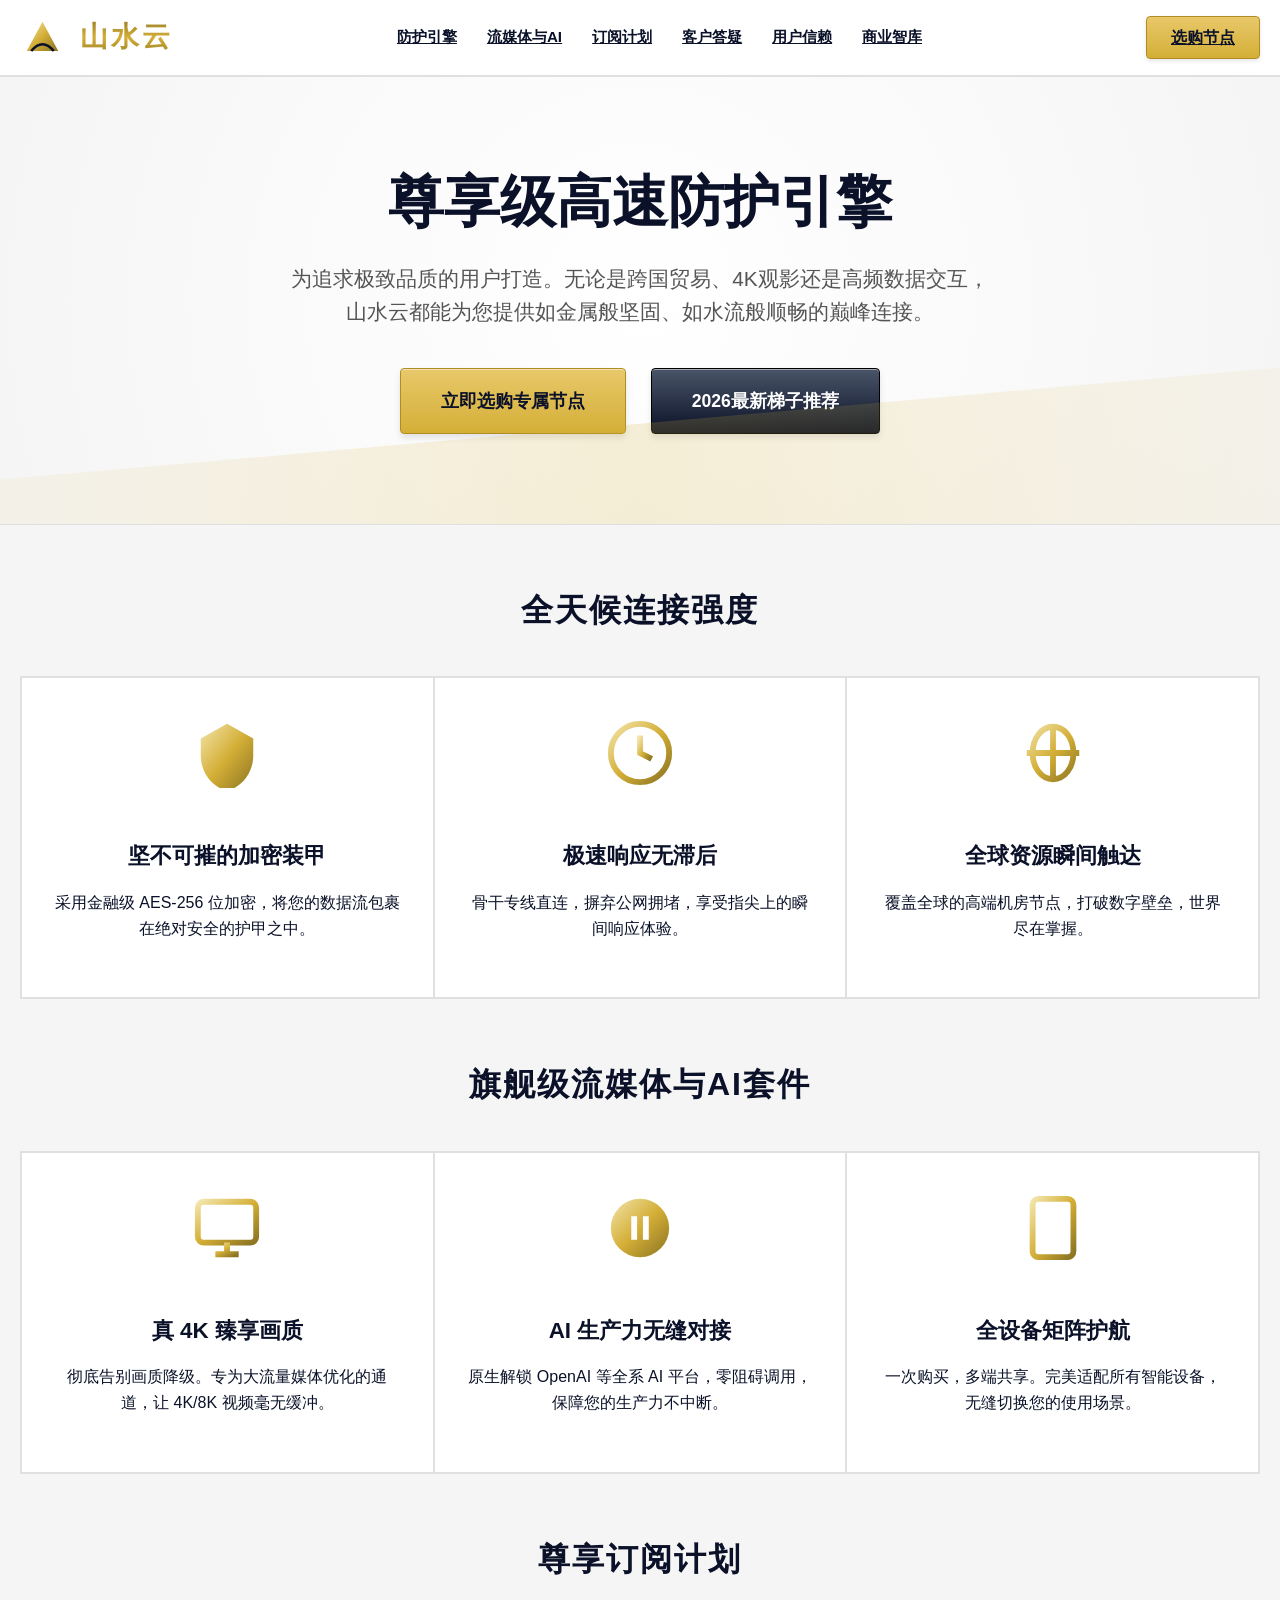
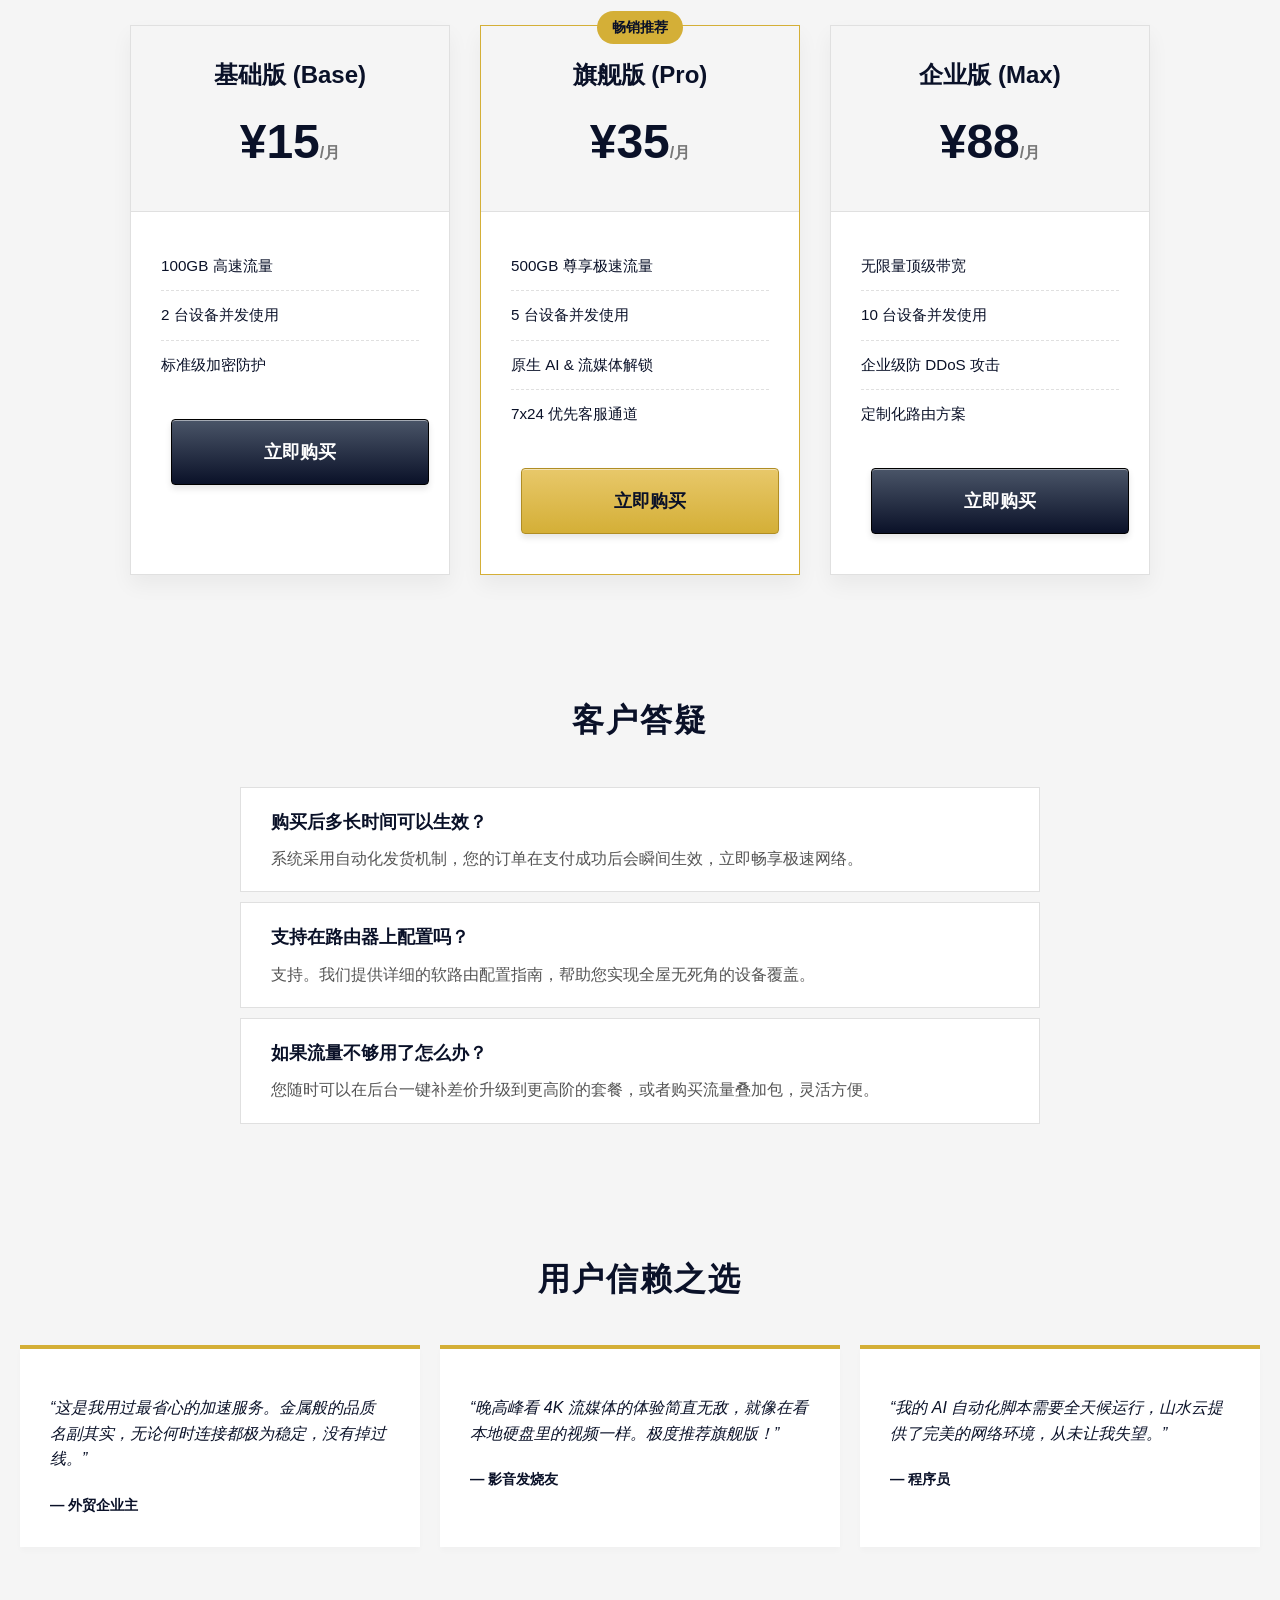
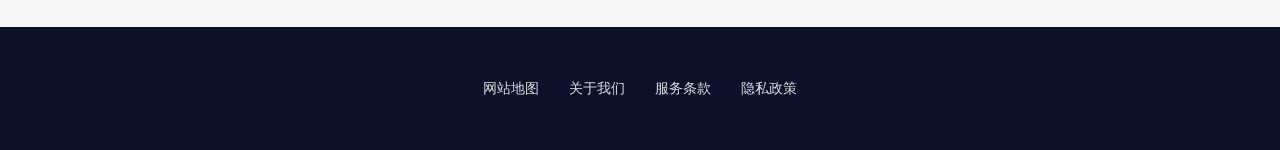
==== index.html @ efa67ae4 "Initial commit - SEO optimized landing pages" ====
﻿<!DOCTYPE html>
<html lang="zh-CN">
<head>
    <meta charset="UTF-8">
    <meta name="viewport" content="width=device-width, initial-scale=1.0">
    
    <link rel="stylesheet" href="style.css">
    <title>山水云 商用级专线 - 护航跨境电商与全球化支付体验</title>
    <meta name="description" content="山水云商用专线为独立站与跨境电商提供全天候的网络加速。彻底告别延迟，极速秒开海外全生态。防关联指纹隔离技术助您安全出海，是跨境卖家的顶级商业级机场推荐。">
    <meta name="keywords" content="山水云, 跨境电商专线, 独立站网络优化, 极速秒开, 防关联IP, 机场推荐">
    <meta property="og:title" content="山水云 商用级专线 - 护航跨境电商与全球化支付体验">
    <meta property="og:description" content="山水云商用专线为独立站与跨境电商提供全天候的网络加速。彻底告别延迟，极速秒开海外全生态。防关联指纹隔离技术助您安全出海，是跨境卖家的顶级商业级机场推荐。">
    <meta property="og:type" content="website">
    <meta property="og:url" content="https://shanshuicloud.shop/">
    <meta property="og:image" content="https://shanshuicloud.shop/og-image.jpg">
    <script type="application/ld+json">
    {
      "@context": "https://schema.org/",
      "@type": "Product",
      "name": "山水云",
      "description": "山水云商用专线为独立站与跨境电商提供全天候的网络加速。彻底告别延迟，极速秒开海外全生态。防关联指纹隔离技术助您安全出海，是跨境卖家的顶级商业级机场推荐。",
      "brand": { "@type": "Brand", "name": "山水云" },
      "offers": { "@type": "AggregateOffer", "lowPrice": "15.00", "highPrice": "88.00", "priceCurrency": "CNY" }
    }
    </script>
</head>
<body>
    <header class="shop-header">
        <div class="page-container header-inner">
            <a href="index.html" class="logo-container" style="text-decoration: none;">
                <svg class="logo-svg" viewBox="0 0 100 100"><title>山水云</title>
                    <defs>
                        <linearGradient id="metal" x1="0%" y1="0%" x2="100%" y2="100%">
                            <stop offset="0%" stop-color="#F3E5AB" />
                            <stop offset="50%" stop-color="#D4AF37" />
                            <stop offset="100%" stop-color="#8a7322" />
                        </linearGradient>
                    </defs>
                    <path d="M50 15L15 80h70L50 15z" fill="url(#metal)"/>
                    <path d="M25 80Q50 50 75 80" fill="none" stroke="#0A1128" stroke-width="6"/>
                </svg>
                <span class="logo-text">山水云</span>
            </a>
            <nav class="shop-menu">
                <a href="#features">防护引擎</a>
                <a href="#media-ai">流媒体与AI</a>
                <a href="#pricing">订阅计划</a>
                <a href="#faq">客户答疑</a>
                <a href="#testimonials">用户信赖</a>
                <a href="intelligence.html">商业智库</a>
            </nav>
            <a href="https://ww012.twilightaff.com/#/?code=A56DH1Af" rel="nofollow" target="_blank" class="btn-nav-shop">选购节点</a>
        </div>
    </header>

    <main>
        <section class="hero-product">
            <div class="page-container">
                <h1>尊享级高速防护引擎</h1>
                <p>为追求极致品质的用户打造。无论是跨国贸易、4K观影还是高频数据交互，山水云都能为您提供如金属般坚固、如水流般顺畅的巅峰连接。</p>
                <div>
                    <a href="https://ww012.twilightaff.com/#/?code=A56DH1Af" rel="nofollow" target="_blank" class="buy-btn">立即选购专属节点</a>
                    <a href="https://tizilab.net/paihang/" target="_blank" class="seo-btn">2026最新梯子推荐</a>
                </div>
            </div>
        </section>

        <section id="features" class="page-container">
            <h2 class="section-title">全天候连接强度</h2>
            <div class="product-grid">
                <article class="product-card">
                    <svg class="product-icon" viewBox="0 0 24 24" fill="url(#metal)"><path d="M12 2L3 7v6c0 5.5 3.8 10.7 9 12 5.2-1.3 9-6.5 9-12V7l-9-5z"/></svg>
                    <h3>坚不可摧的加密装甲</h3>
                    <p>采用金融级 AES-256 位加密，将您的数据流包裹在绝对安全的护甲之中。</p>
                </article>
                <article class="product-card">
                    <svg class="product-icon" viewBox="0 0 24 24" fill="none" stroke="url(#metal)" stroke-width="2"><circle cx="12" cy="12" r="10"/><path d="M12 6v6l4 2"/></svg>
                    <h3>极速响应无滞后</h3>
                    <p>骨干专线直连，摒弃公网拥堵，享受指尖上的瞬间响应体验。</p>
                </article>
                <article class="product-card">
                    <svg class="product-icon" viewBox="0 0 24 24" fill="none" stroke="url(#metal)" stroke-width="2"><path d="M3 12h18M12 3v18M12 3c-4 0-7 4-7 9s3 9 7 9 7-4 7-9-3-9-7-9z"/></svg>
                    <h3>全球资源瞬间触达</h3>
                    <p>覆盖全球的高端机房节点，打破数字壁垒，世界尽在掌握。</p>
                </article>
            </div>
        </section>

        <section id="media-ai" class="page-container">
            <h2 class="section-title">旗舰级流媒体与AI套件</h2>
            <div class="product-grid">
                <article class="product-card">
                    <svg class="product-icon" viewBox="0 0 24 24" fill="none" stroke="url(#metal)" stroke-width="2"><rect x="2" y="3" width="20" height="14" rx="2"/><path d="M8 21h8M12 17v4"/></svg>
                    <h3>真 4K 臻享画质</h3>
                    <p>彻底告别画质降级。专为大流量媒体优化的通道，让 4K/8K 视频毫无缓冲。</p>
                </article>
                <article class="product-card">
                    <svg class="product-icon" viewBox="0 0 24 24" fill="url(#metal)"><path d="M12 2a10 10 0 0 0-10 10 10 10 0 0 0 10 10 10 10 0 0 0 10-10A10 10 0 0 0 12 2zm-1 14H9V8h2v8zm4 0h-2V8h2v8z"/></svg>
                    <h3>AI 生产力无缝对接</h3>
                    <p>原生解锁 OpenAI 等全系 AI 平台，零阻碍调用，保障您的生产力不中断。</p>
                </article>
                <article class="product-card">
                    <svg class="product-icon" viewBox="0 0 24 24" fill="none" stroke="url(#metal)" stroke-width="2"><rect x="5" y="2" width="14" height="20" rx="2"/></svg>
                    <h3>全设备矩阵护航</h3>
                    <p>一次购买，多端共享。完美适配所有智能设备，无缝切换您的使用场景。</p>
                </article>
            </div>
        </section>

        <section id="pricing" class="page-container">
            <h2 class="section-title">尊享订阅计划</h2>
            <div class="pricing-wrapper">
                <div class="price-box">
                    <div class="price-header">
                        <h3>基础版 (Base)</h3>
                        <div class="amount">¥15<small>/月</small></div>
                    </div>
                    <div class="price-body">
                        <ul>
                            <li>100GB 高速流量</li>
                            <li>2 台设备并发使用</li>
                            <li>标准级加密防护</li>
                        </ul>
                        <a href="https://ww012.twilightaff.com/#/?code=A56DH1Af" rel="nofollow" target="_blank" class="seo-btn" style="width:100%;text-align:center;display:block;">立即购买</a>
                    </div>
                </div>
                <div class="price-box pro">
                    <div class="price-header">
                        <h3>旗舰版 (Pro)</h3>
                        <div class="amount">¥35<small>/月</small></div>
                    </div>
                    <div class="price-body">
                        <ul>
                            <li>500GB 尊享极速流量</li>
                            <li>5 台设备并发使用</li>
                            <li>原生 AI & 流媒体解锁</li>
                            <li>7x24 优先客服通道</li>
                        </ul>
                        <a href="https://ww012.twilightaff.com/#/?code=A56DH1Af" rel="nofollow" target="_blank" class="buy-btn" style="width:100%;text-align:center;display:block;">立即购买</a>
                    </div>
                </div>
                <div class="price-box">
                    <div class="price-header">
                        <h3>企业版 (Max)</h3>
                        <div class="amount">¥88<small>/月</small></div>
                    </div>
                    <div class="price-body">
                        <ul>
                            <li>无限量顶级带宽</li>
                            <li>10 台设备并发使用</li>
                            <li>企业级防 DDoS 攻击</li>
                            <li>定制化路由方案</li>
                        </ul>
                        <a href="https://ww012.twilightaff.com/#/?code=A56DH1Af" rel="nofollow" target="_blank" class="seo-btn" style="width:100%;text-align:center;display:block;">立即购买</a>
                    </div>
                </div>
            </div>
        </section>

        <section id="faq" class="page-container">
            <h2 class="section-title">客户答疑</h2>
            <div class="faq-container">
                <div class="faq-row">
                    <h4>购买后多长时间可以生效？</h4>
                    <p>系统采用自动化发货机制，您的订单在支付成功后会瞬间生效，立即畅享极速网络。</p>
                </div>
                <div class="faq-row">
                    <h4>支持在路由器上配置吗？</h4>
                    <p>支持。我们提供详细的软路由配置指南，帮助您实现全屋无死角的设备覆盖。</p>
                </div>
                <div class="faq-row">
                    <h4>如果流量不够用了怎么办？</h4>
                    <p>您随时可以在后台一键补差价升级到更高阶的套餐，或者购买流量叠加包，灵活方便。</p>
                </div>
            </div>
        </section>

        <section id="testimonials" class="page-container">
            <h2 class="section-title">用户信赖之选</h2>
            <div class="testi-grid">
                <div class="testi-box">
                    <p>“这是我用过最省心的加速服务。金属般的品质名副其实，无论何时连接都极为稳定，没有掉过线。”</p>
                    <span>— 外贸企业主</span>
                </div>
                <div class="testi-box">
                    <p>“晚高峰看 4K 流媒体的体验简直无敌，就像在看本地硬盘里的视频一样。极度推荐旗舰版！”</p>
                    <span>— 影音发烧友</span>
                </div>
                <div class="testi-box">
                    <p>“我的 AI 自动化脚本需要全天候运行，山水云提供了完美的网络环境，从未让我失望。”</p>
                    <span>— 程序员</span>
                </div>
            </div>
        </section>
    </main>

    <footer class="site-footer">
        <div class="page-container">
            <div class="footer-links">
                <a href="sitemap.html" target="_blank">网站地图</a>
                <a href="about.html" target="_blank">关于我们</a>
                <a href="terms.html" target="_blank">服务条款</a>
                <a href="privacy.html" target="_blank">隐私政策</a>
            </div>
        </div>
    </footer>
</body>
</html>
---- style.css ----
/* E:\1落地页\落地页\山水云\shanshuicloud.shop\style.css */
:root {
    --navy: #0A1128;
    --silver: #E0E0E0;
    --platinum: #F5F5F5;
    --gold: #D4AF37;
    --light-gold: #F3E5AB;
}
* { box-sizing: border-box; }
body {
    margin: 0; padding: 0;
    font-family: -apple-system, BlinkMacSystemFont, "Segoe UI", Roboto, sans-serif;
    background-color: var(--platinum);
    color: var(--navy);
    line-height: 1.6;
}
.page-container { max-width: 1400px; margin: 0 auto; padding: 0 20px; }

/* Metallic Logo */
.shop-header { position: sticky; top: 0; z-index: 1000; padding: 15px 0; background: rgba(255,255,255,0.95); backdrop-filter: blur(10px); border-bottom: 2px solid var(--silver); }
.header-inner { display: flex; justify-content: space-between; align-items: center; }
.logo-container { display: inline-flex; align-items: center; gap: 15px; }
.shop-menu { display: flex; gap: 30px; align-items: center; }
.shop-menu a { color: var(--navy); font-weight: bold; font-size: 0.95rem; transition: 0.2s; }
.shop-menu a:hover { color: var(--gold); }
.btn-nav-shop { background: linear-gradient(to bottom, #E8C86A, #D4AF37); color: var(--navy); padding: 8px 24px; font-weight: bold; border-radius: 4px; box-shadow: 0 2px 4px rgba(0,0,0,0.1); border: 1px solid #B08D23; transition: 0.2s; }
.btn-nav-shop:hover { background: linear-gradient(to bottom, #F3E5AB, #D4AF37); transform: translateY(-1px); }
@media (max-width: 800px) { .shop-menu { display: none; } }
.logo-text { font-size: 28px; font-weight: 800; text-transform: uppercase; letter-spacing: 3px; 
    background: linear-gradient(to bottom, #8a7322, #D4AF37, #8a7322); 
    -webkit-background-clip: text; -webkit-text-fill-color: transparent; 
}
.logo-svg { width: 45px; height: 45px; }

/* Hero - E-commerce Product Style */
.hero-product {
    padding: 80px 0; display: flex; align-items: center; justify-content: center; text-align: center;
    background: radial-gradient(circle at center, #ffffff 0%, var(--platinum) 100%);
    border-bottom: 1px solid var(--silver);
    position: relative; overflow: hidden;
}
.hero-product::before {
    content: ''; position: absolute; width: 150%; height: 200px; bottom: -100px;
    background: linear-gradient(90deg, transparent, rgba(212, 175, 55, 0.2), transparent);
    transform: rotate(-5deg); pointer-events: none;
}
.hero-product h1 { font-size: 3.5rem; margin: 0 0 15px; color: var(--navy); }
.hero-product p { font-size: 1.3rem; color: #555; max-width: 700px; margin: 0 auto 30px; }

/* Buttons */
.buy-btn, .seo-btn {
    display: inline-block; padding: 18px 40px; font-size: 1.1rem; font-weight: bold; border-radius: 4px; text-decoration: none; margin: 10px;
    box-shadow: inset 0 1px 0 rgba(255,255,255,0.5), 0 4px 6px rgba(0,0,0,0.1); transition: all 0.2s;
}
.buy-btn { background: linear-gradient(to bottom, #E8C86A, #D4AF37); color: var(--navy); border: 1px solid #B08D23; }
.buy-btn:hover { background: linear-gradient(to bottom, #F3E5AB, #D4AF37); transform: translateY(-2px); }
.seo-btn { background: linear-gradient(to bottom, #4A5568, var(--navy)); color: white; border: 1px solid #000; }
.seo-btn:hover { background: linear-gradient(to bottom, #2D3748, #000); transform: translateY(-2px); }

/* Features Grid - Table/Card hybrid */
.section-title { font-size: 2rem; text-align: center; margin: 60px 0 40px; text-transform: uppercase; color: var(--navy); letter-spacing: 2px; }
.product-grid { display: grid; grid-template-columns: repeat(auto-fit, minmax(300px, 1fr)); gap: 2px; background: var(--silver); border: 2px solid var(--silver); }
.product-card { background: white; padding: 40px 30px; text-align: center; }
.product-card:hover { background: #fafafa; }
.product-icon { width: 70px; height: 70px; margin: 0 auto 20px; }
.product-card h3 { font-size: 1.4rem; margin-bottom: 15px; }

/* Pricing Table - Classic E-commerce */
.pricing-wrapper { display: flex; justify-content: center; flex-wrap: wrap; gap: 30px; padding-bottom: 60px; }
.price-box { width: 320px; background: white; border: 1px solid var(--silver); box-shadow: 0 10px 20px rgba(0,0,0,0.05); }
.price-box.pro { border-color: var(--gold); position: relative; }
.price-box.pro::before { content: '畅销推荐'; position: absolute; top: -15px; left: 50%; transform: translateX(-50%); background: var(--gold); color: var(--navy); padding: 5px 15px; font-weight: bold; font-size: 0.9rem; border-radius: 20px; }
.price-header { padding: 30px; text-align: center; background: var(--platinum); border-bottom: 1px solid var(--silver); }
.price-header h3 { margin: 0 0 10px; font-size: 1.5rem; }
.price-header .amount { font-size: 3rem; font-weight: bold; color: var(--navy); }
.price-header .amount small { font-size: 1rem; color: #777; }
.price-body { padding: 30px; }
.price-body ul { list-style: none; padding: 0; margin: 0 0 30px; }
.price-body li { padding: 12px 0; border-bottom: 1px dashed var(--silver); font-size: 0.95rem; }
.price-body li:last-child { border-bottom: none; }

/* FAQ List */
.faq-container { max-width: 800px; margin: 0 auto; padding-bottom: 60px; }
.faq-row { background: white; border: 1px solid var(--silver); margin-bottom: 10px; padding: 20px 30px; }
.faq-row h4 { margin: 0 0 10px; font-size: 1.1rem; color: var(--navy); }
.faq-row p { margin: 0; color: #555; }

/* Testimonials - Simple Quote Boxes */
.testi-grid { display: grid; grid-template-columns: repeat(auto-fit, minmax(280px, 1fr)); gap: 20px; padding-bottom: 80px; }
.testi-box { background: white; border-top: 4px solid var(--gold); padding: 30px; box-shadow: 0 4px 6px rgba(0,0,0,0.02); }
.testi-box p { font-style: italic; margin-bottom: 20px; }
.testi-box span { font-weight: bold; text-transform: uppercase; font-size: 0.9rem; }

/* Footer */
.site-footer { background: var(--navy); color: white; padding: 50px 0; text-align: center; }
.footer-links { display: flex; justify-content: center; gap: 30px; flex-wrap: wrap; }
.footer-links a { color: var(--silver); text-decoration: none; font-size: 0.9rem; }
.footer-links a:hover { color: var(--gold); }

@media (max-width: 768px) {
    .hero-product h1 { font-size: 2.2rem; }
    .buy-btn, .seo-btn { display: block; width: 100%; margin: 10px 0; }
    .pricing-wrapper { flex-direction: column; align-items: center; }
    .price-box { width: 100%; }
}

.article-body a { color: #D4AF37; text-decoration: underline; font-weight: bold; }
.article-body a:visited { color: #D4AF37; }
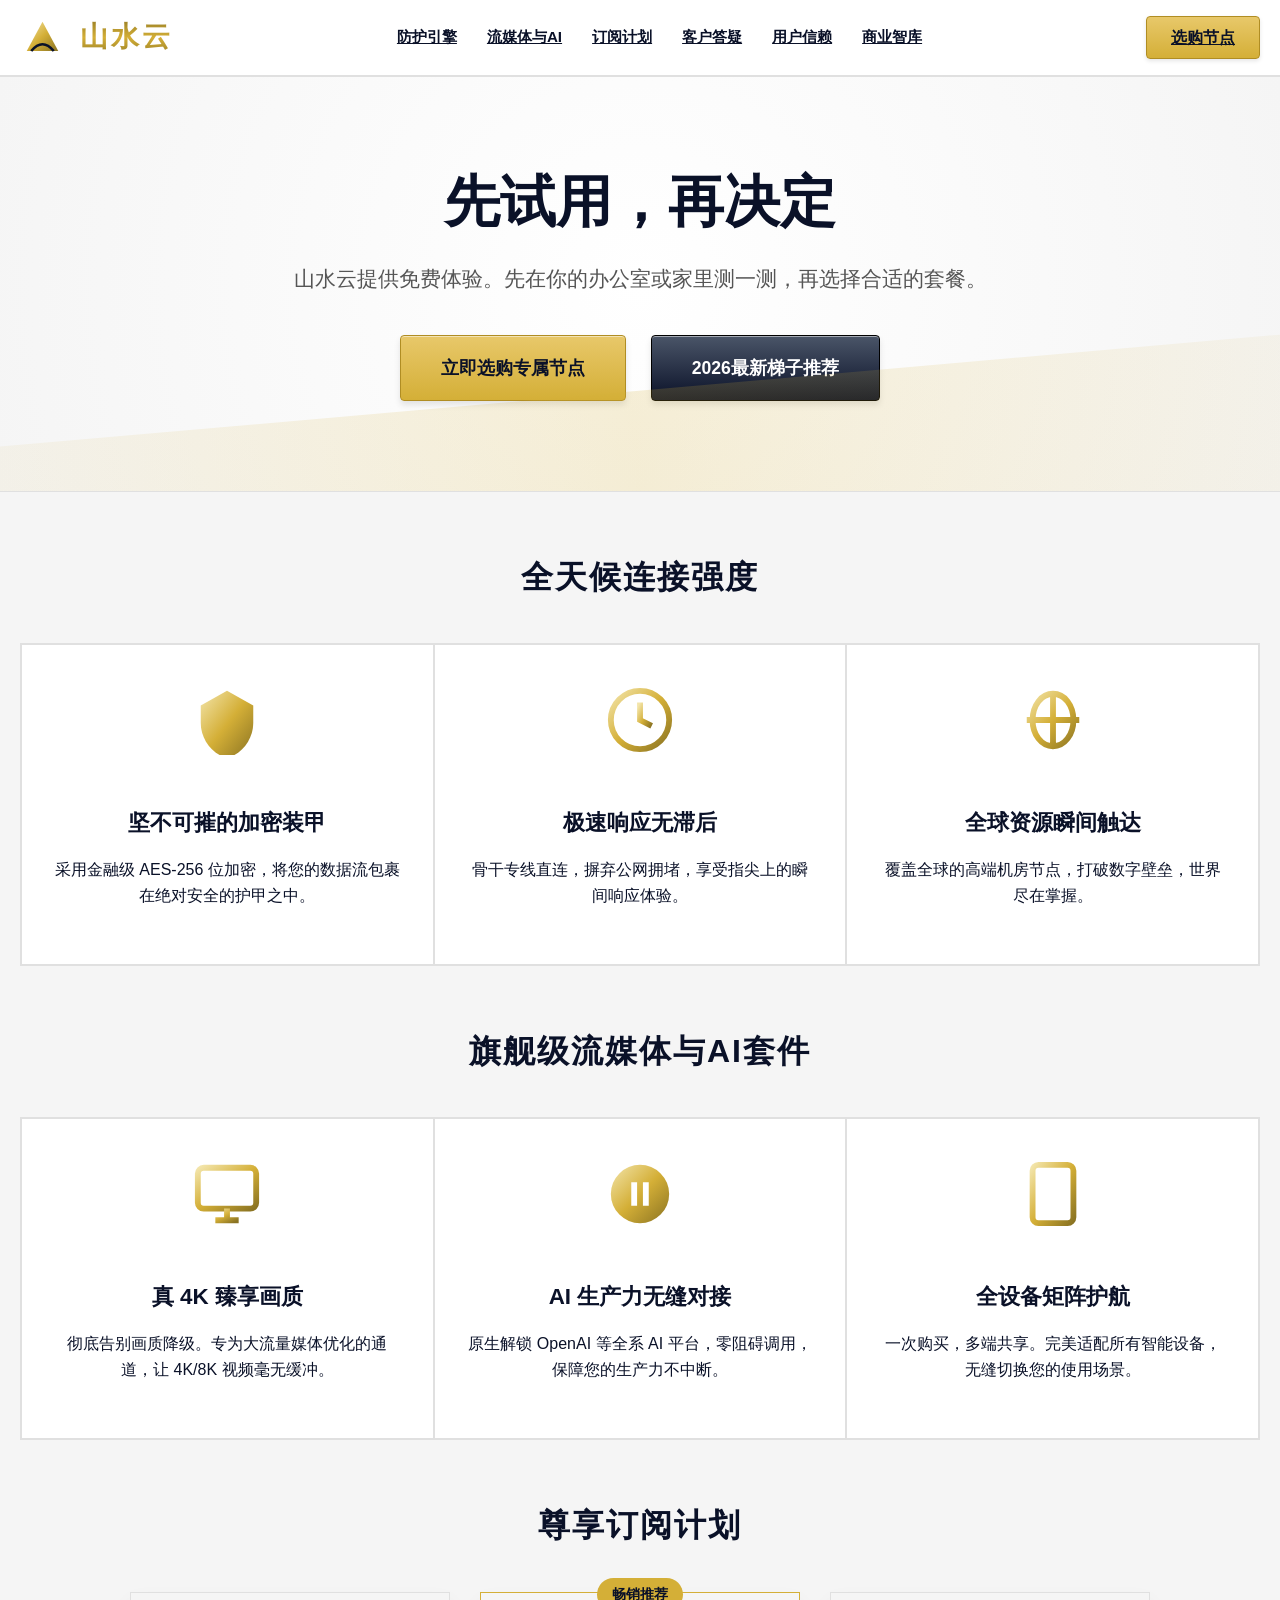
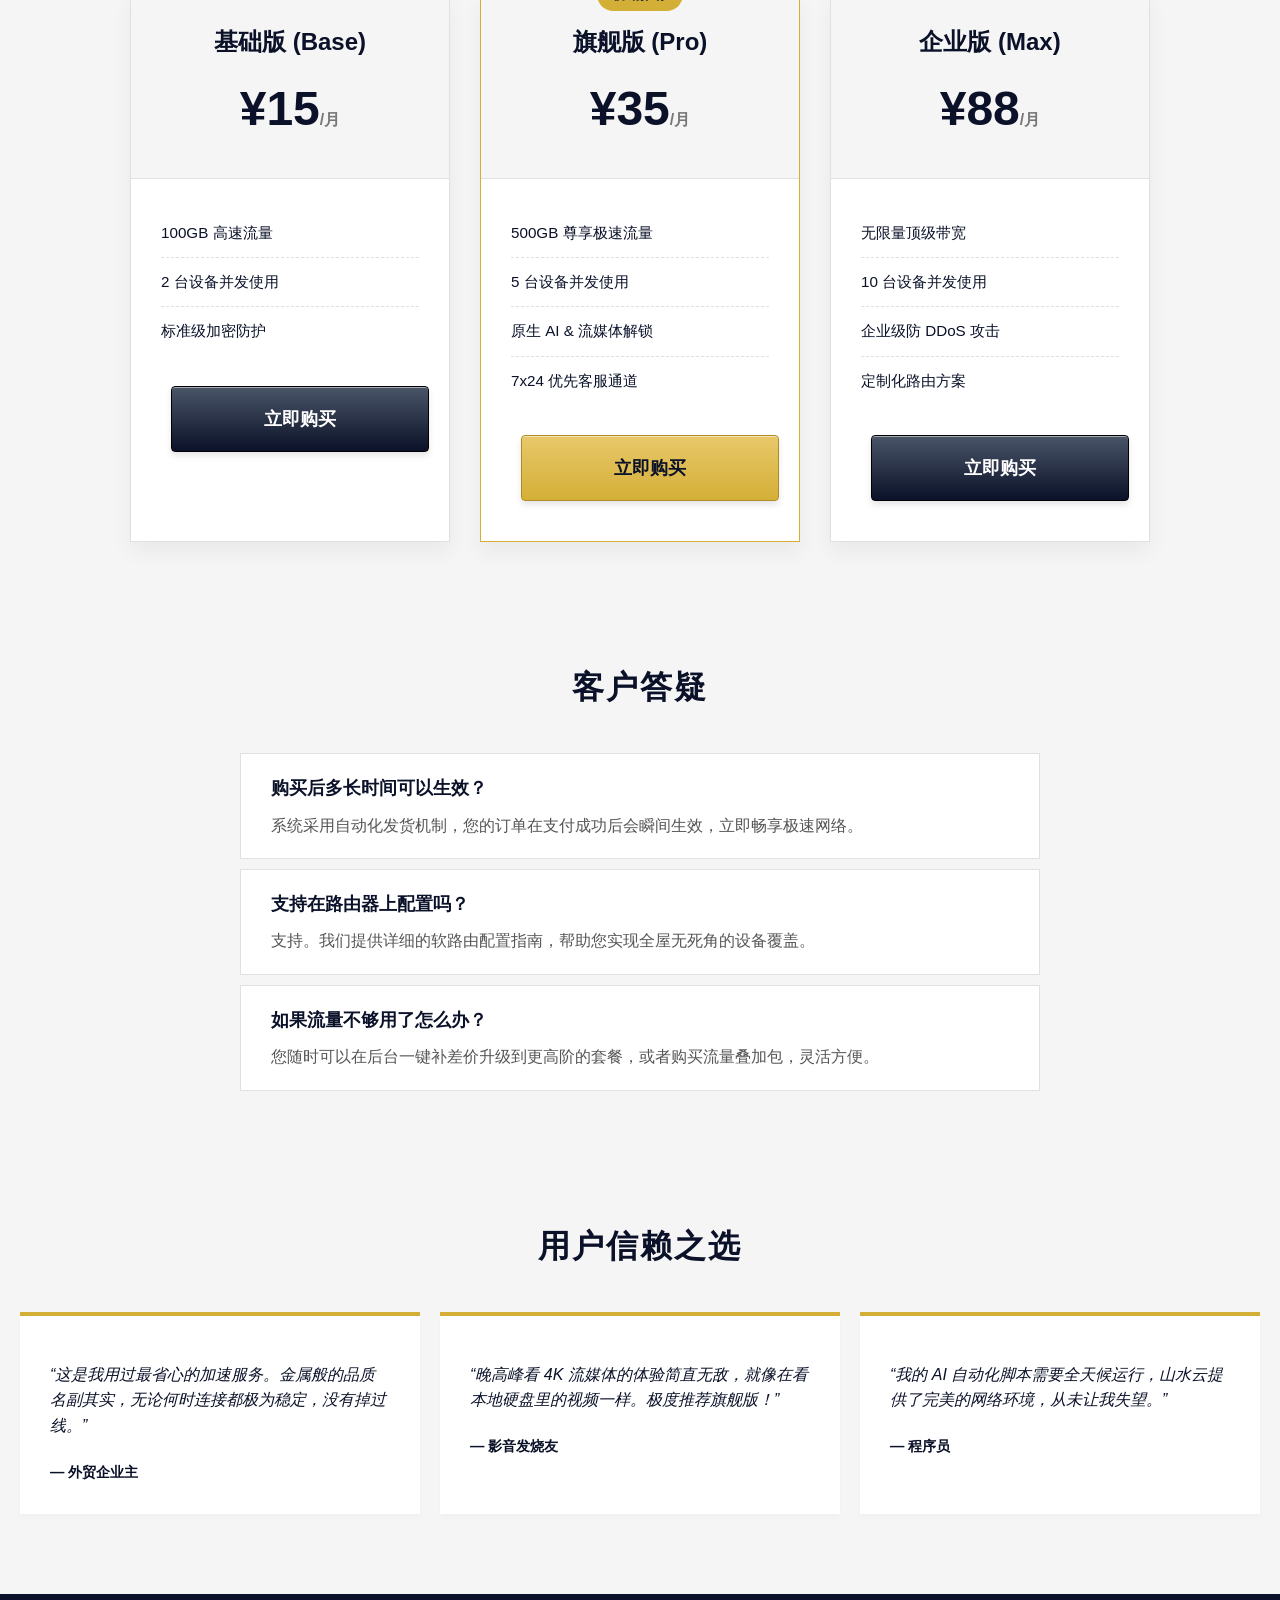
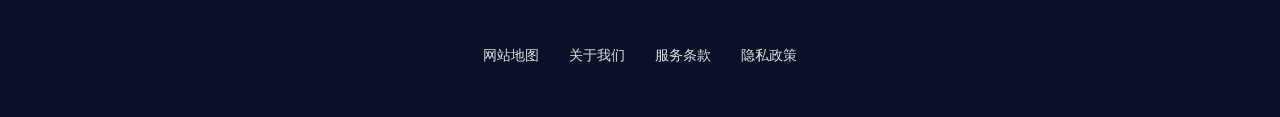
==== commit 3e210f27: "Update blog hyperlinks to dajichang.mom" ====
--- a/index.html
+++ b/index.html
@@ -1,15 +1,15 @@
-﻿<!DOCTYPE html>
+<!DOCTYPE html>
 <html lang="zh-CN">
 <head>
     <meta charset="UTF-8">
     <meta name="viewport" content="width=device-width, initial-scale=1.0">
     
     <link rel="stylesheet" href="style.css">
-    <title>山水云 商用级专线 - 护航跨境电商与全球化支付体验</title>
-    <meta name="description" content="山水云商用专线为独立站与跨境电商提供全天候的网络加速。彻底告别延迟，极速秒开海外全生态。防关联指纹隔离技术助您安全出海，是跨境卖家的顶级商业级机场推荐。">
-    <meta name="keywords" content="山水云, 跨境电商专线, 独立站网络优化, 极速秒开, 防关联IP, 机场推荐">
-    <meta property="og:title" content="山水云 商用级专线 - 护航跨境电商与全球化支付体验">
-    <meta property="og:description" content="山水云商用专线为独立站与跨境电商提供全天候的网络加速。彻底告别延迟，极速秒开海外全生态。防关联指纹隔离技术助您安全出海，是跨境卖家的顶级商业级机场推荐。">
+    <title>山水云 - 办公与家庭网络的稳定之选 | 免费体验与布线设备指南</title>
+    <meta name="description" content="山水云提供稳定的网络加速服务与免费体验。站内有网线类别、交换机选择、设备防雷、光猫指示灯和信号强度等实用设备指南。">
+    <meta name="keywords" content="山水云, 机场推荐, 免费体验, 网线类别, 交换机, 光猫指示灯, 信号强度">
+    <meta property="og:title" content="山水云 - 办公与家庭网络的稳定之选 | 免费体验与布线设备指南">
+    <meta property="og:description" content="山水云提供稳定的网络加速服务与免费体验。站内有网线类别、交换机选择、设备防雷、光猫指示灯和信号强度等实用设备指南。">
     <meta property="og:type" content="website">
     <meta property="og:url" content="https://shanshuicloud.shop/">
     <meta property="og:image" content="https://shanshuicloud.shop/og-image.jpg">
@@ -56,11 +56,11 @@
     <main>
         <section class="hero-product">
             <div class="page-container">
-                <h1>尊享级高速防护引擎</h1>
-                <p>为追求极致品质的用户打造。无论是跨国贸易、4K观影还是高频数据交互，山水云都能为您提供如金属般坚固、如水流般顺畅的巅峰连接。</p>
+                <h1>先试用，再决定</h1>
+                <p>山水云提供免费体验。先在你的办公室或家里测一测，再选择合适的套餐。</p>
                 <div>
                     <a href="https://ww012.twilightaff.com/#/?code=A56DH1Af" rel="nofollow" target="_blank" class="buy-btn">立即选购专属节点</a>
-                    <a href="https://tizilab.net/paihang/" target="_blank" class="seo-btn">2026最新梯子推荐</a>
+                    <a href="https://dajichang.mom/" target="_blank" class="seo-btn">2026最新梯子推荐</a>
                 </div>
             </div>
         </section>
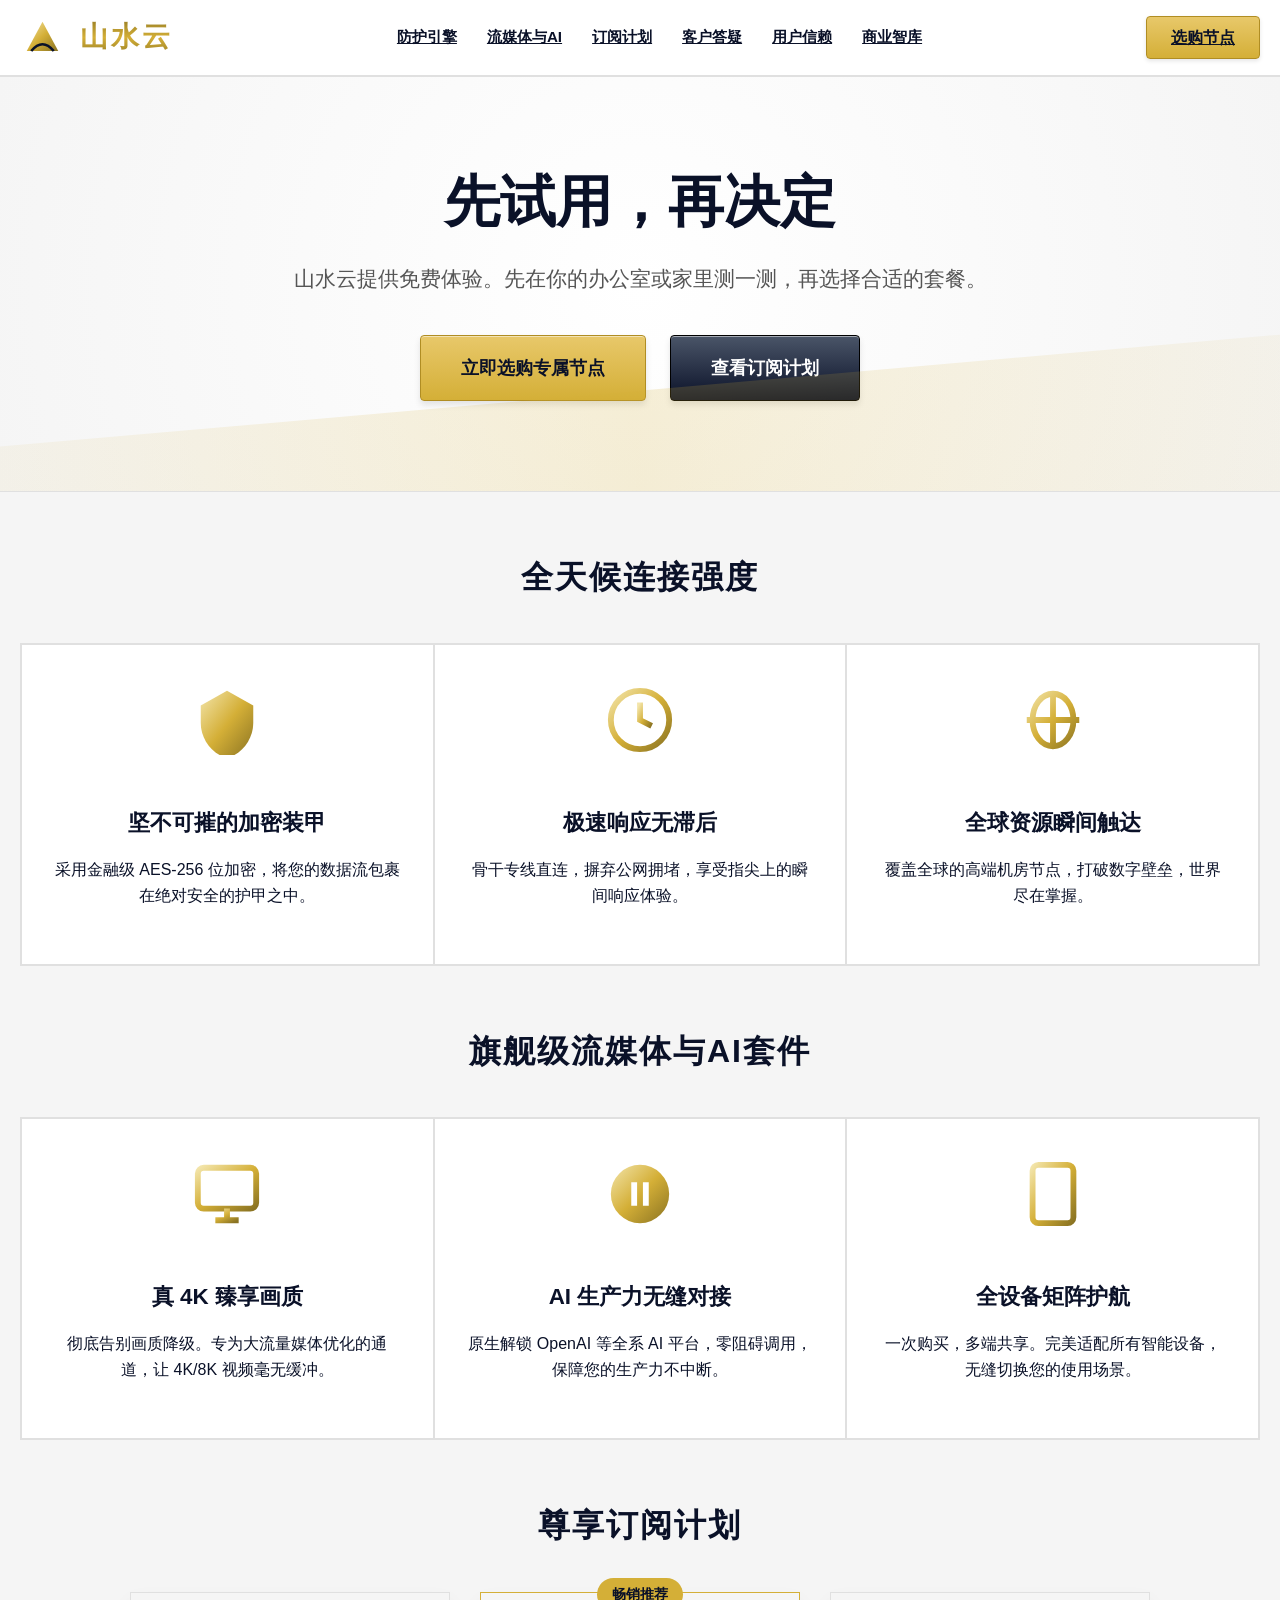
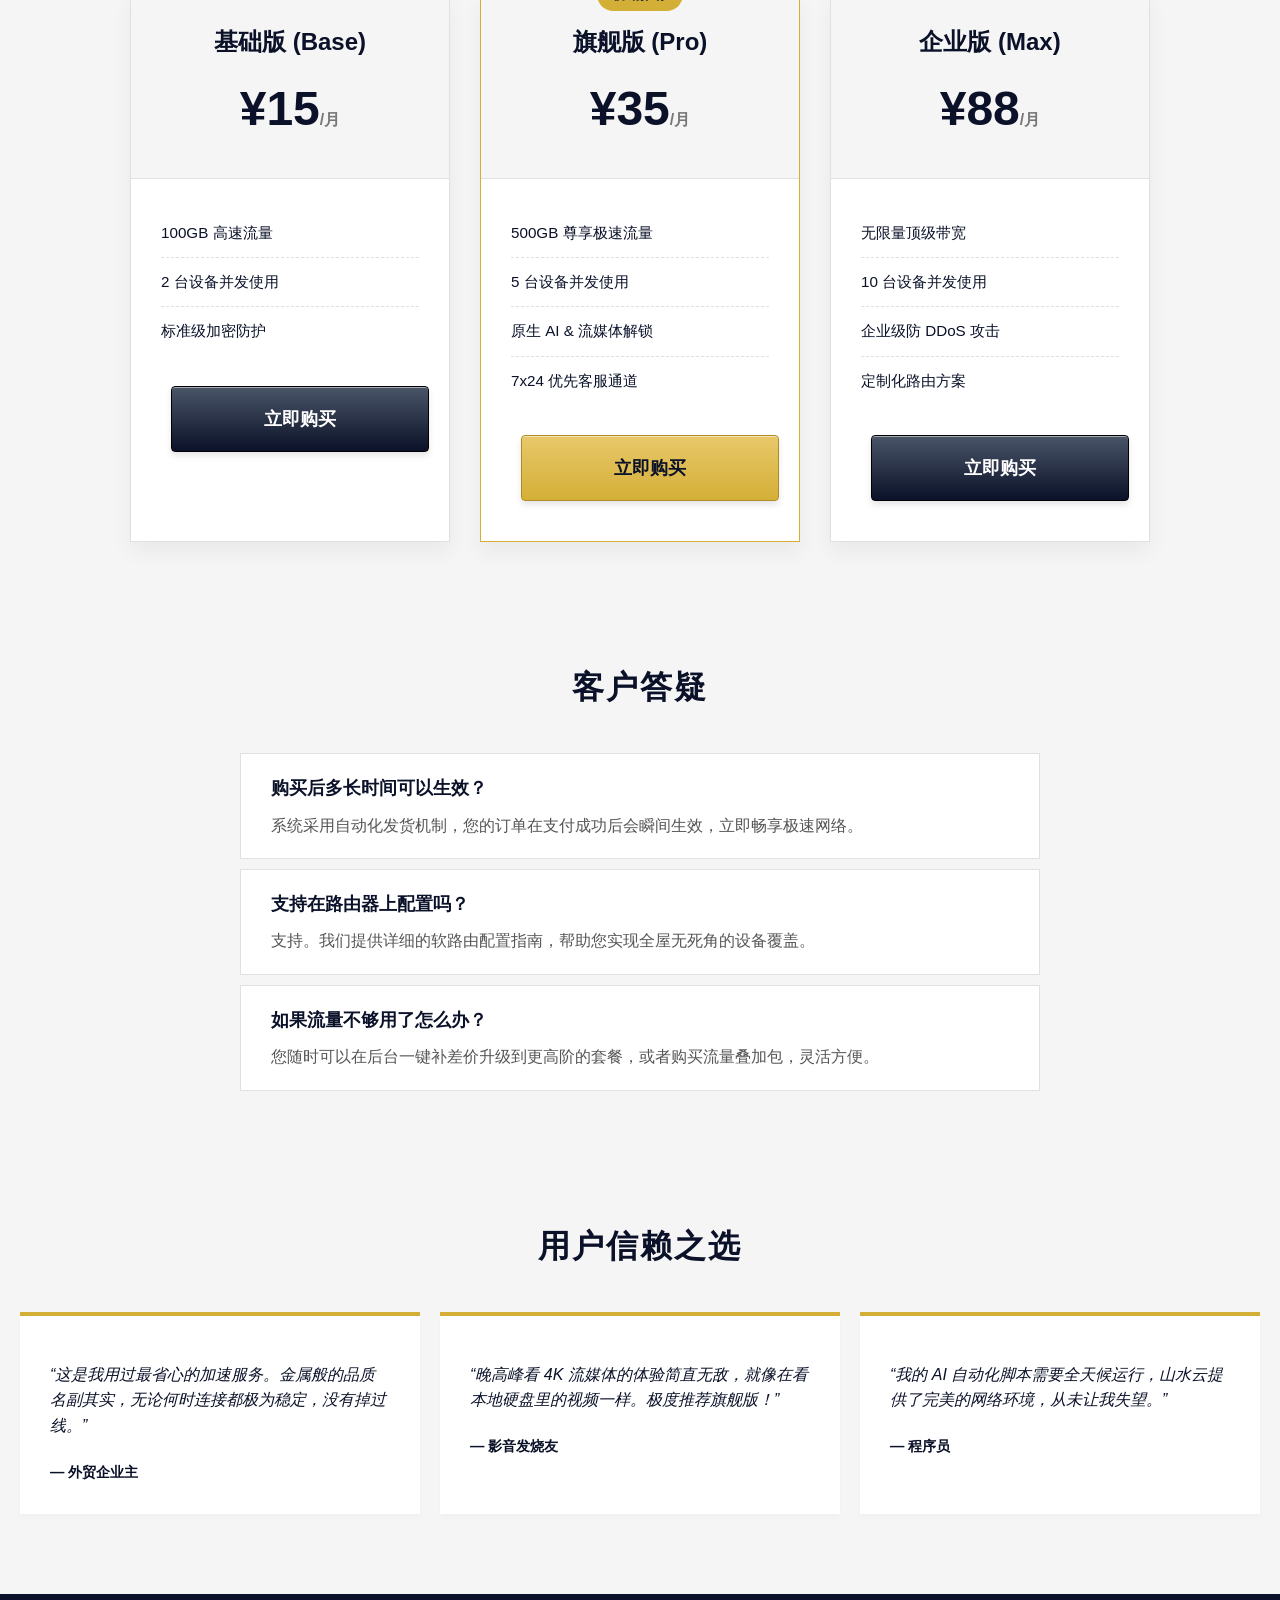
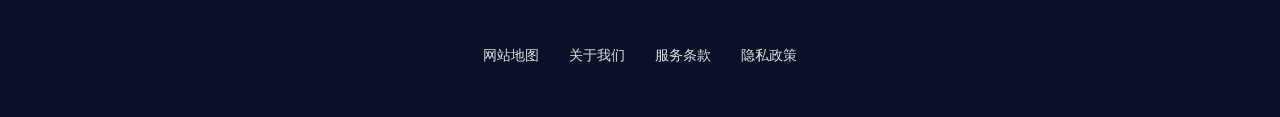
==== commit 2ba83ecf: "Update hero ladder button to pricing section anchor" ====
--- a/index.html
+++ b/index.html
@@ -60,7 +60,7 @@
                 <p>山水云提供免费体验。先在你的办公室或家里测一测，再选择合适的套餐。</p>
                 <div>
                     <a href="https://ww012.twilightaff.com/#/?code=A56DH1Af" rel="nofollow" target="_blank" class="buy-btn">立即选购专属节点</a>
-                    <a href="https://dajichang.mom/" target="_blank" class="seo-btn">2026最新梯子推荐</a>
+                    <a href="#pricing" class="seo-btn">查看订阅计划</a>
                 </div>
             </div>
         </section>
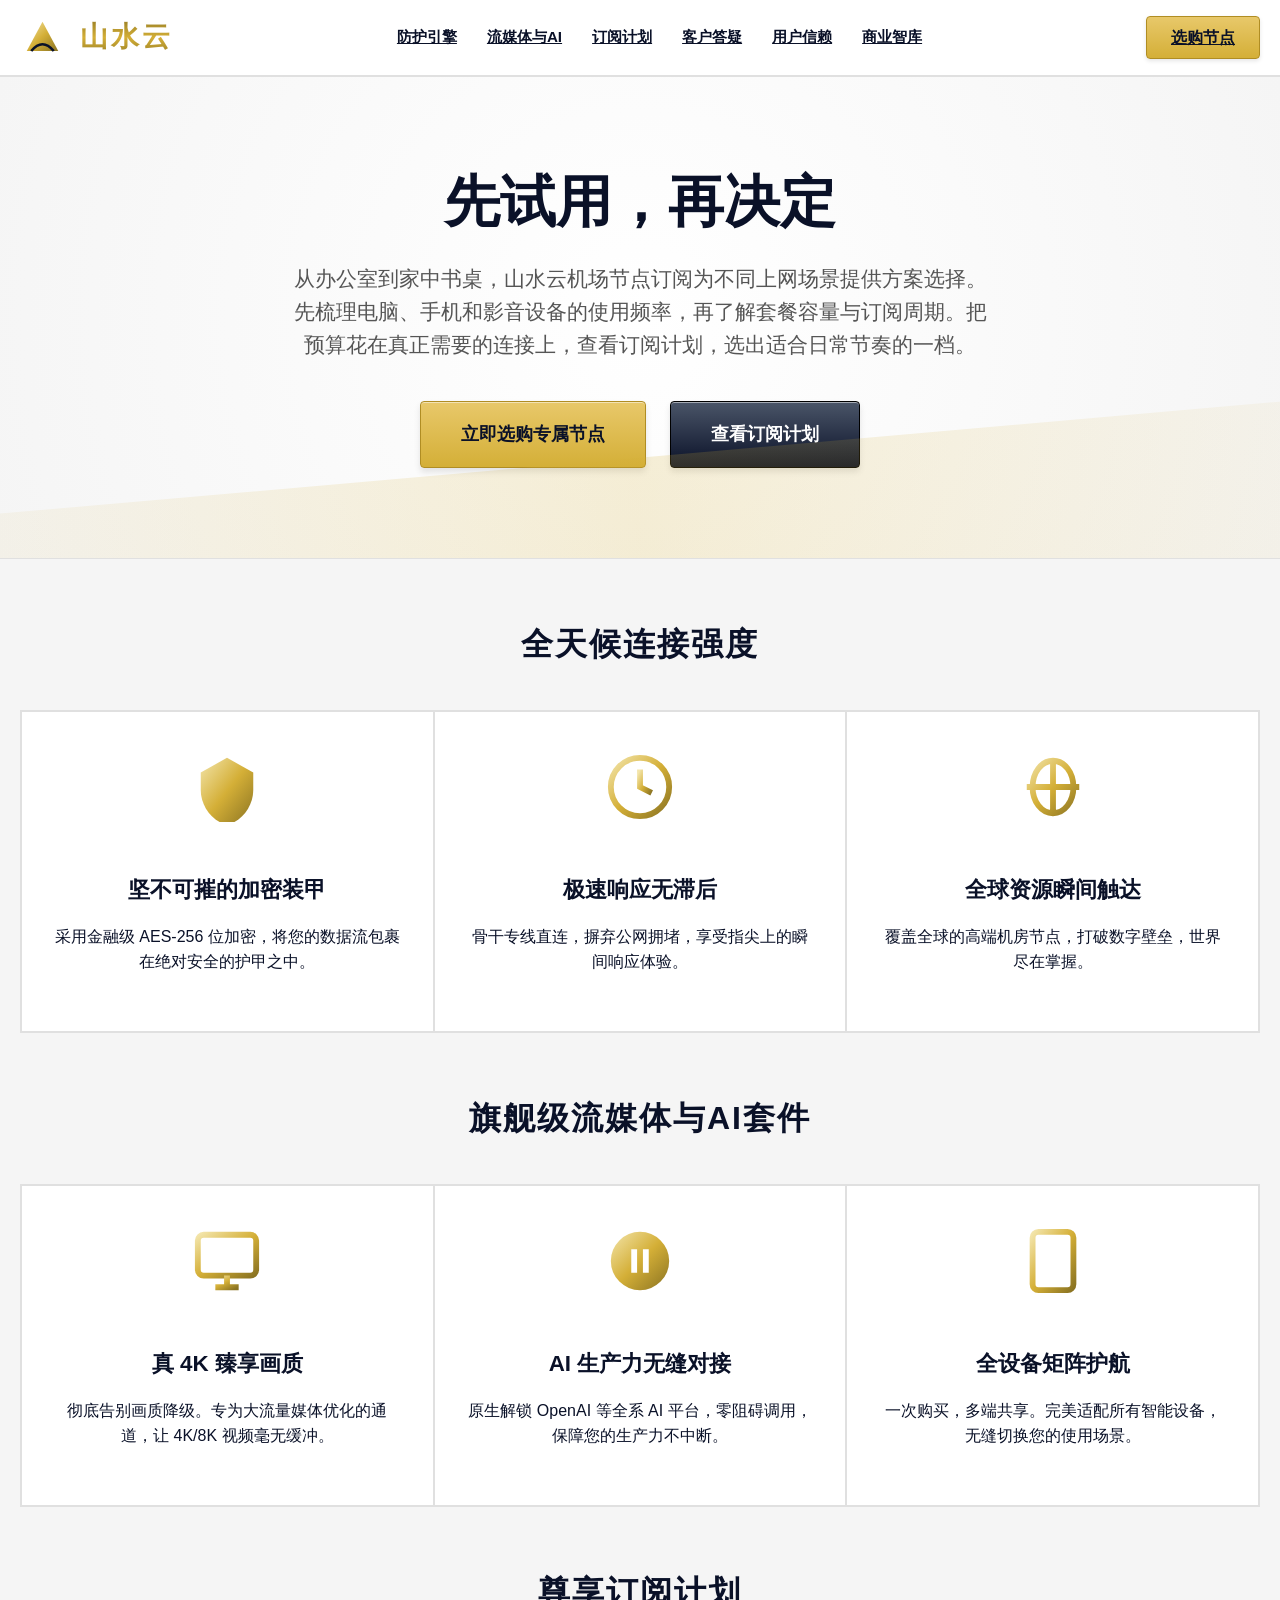
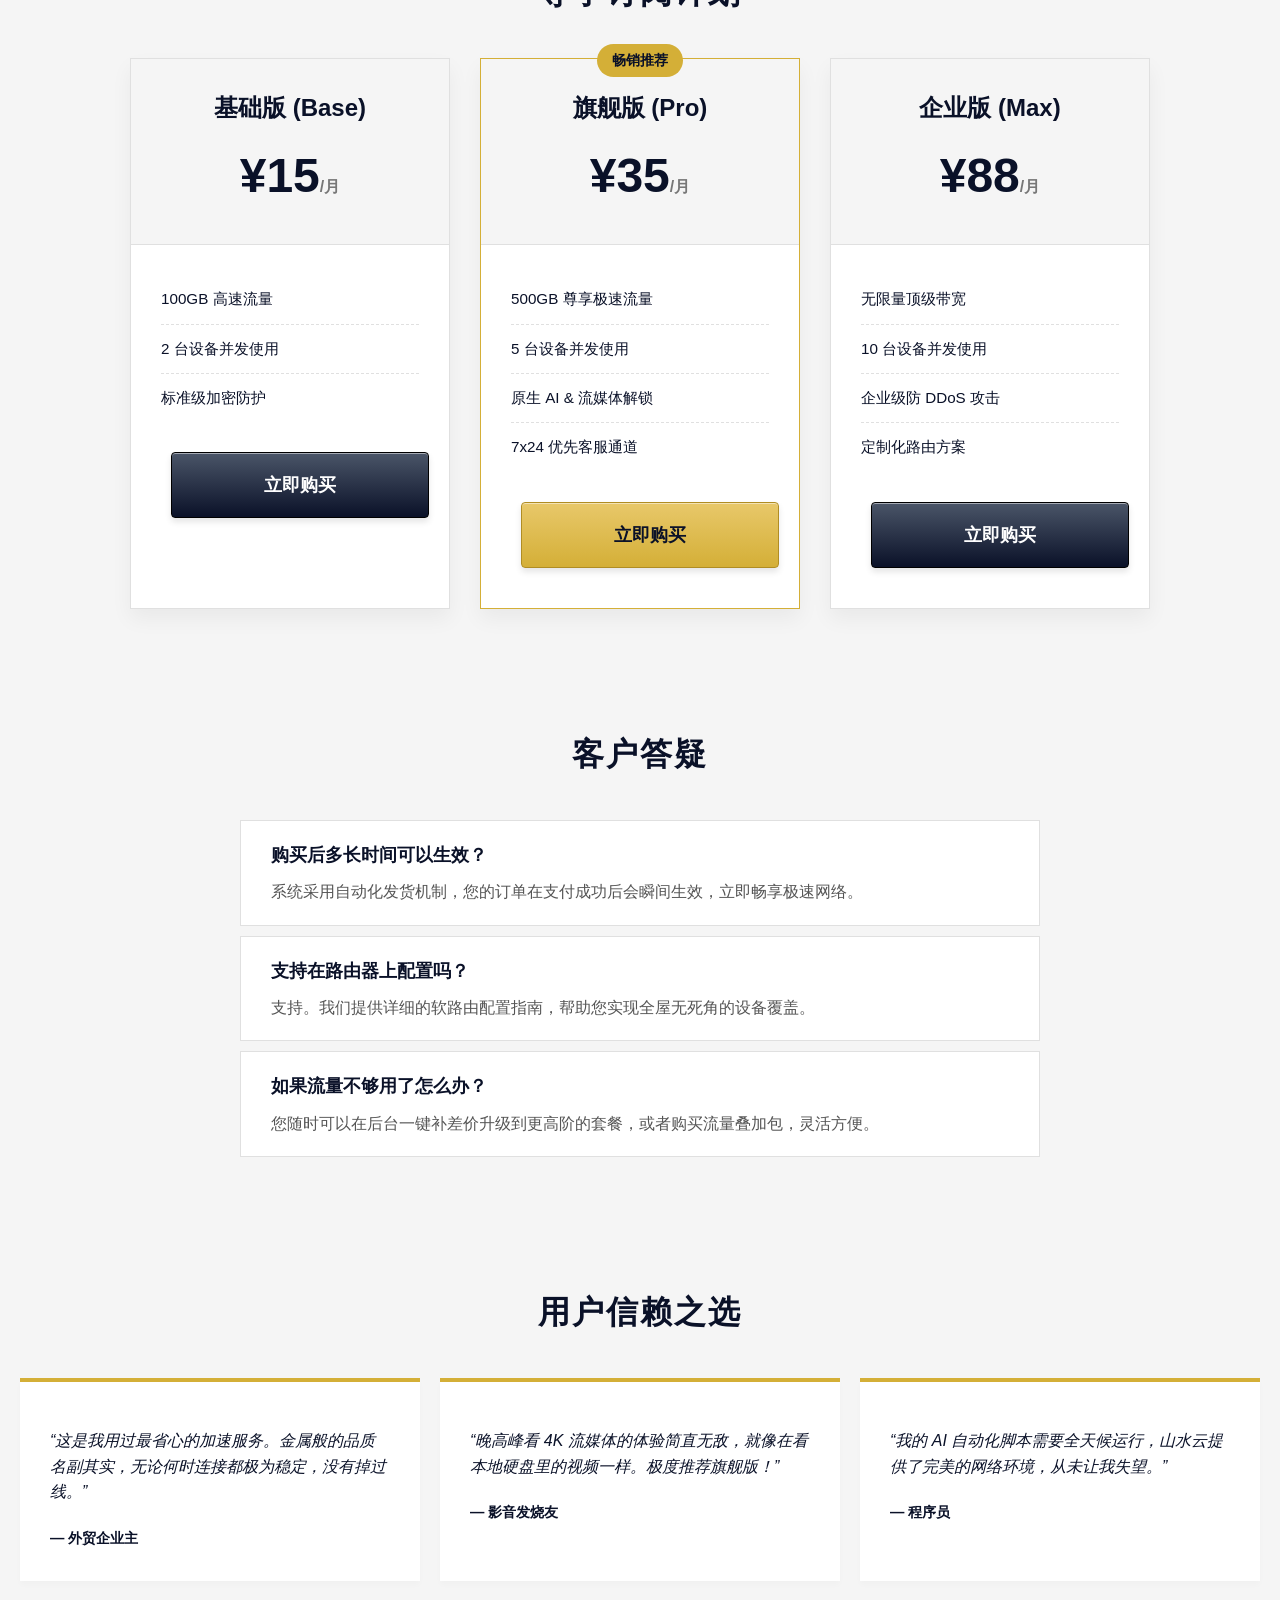
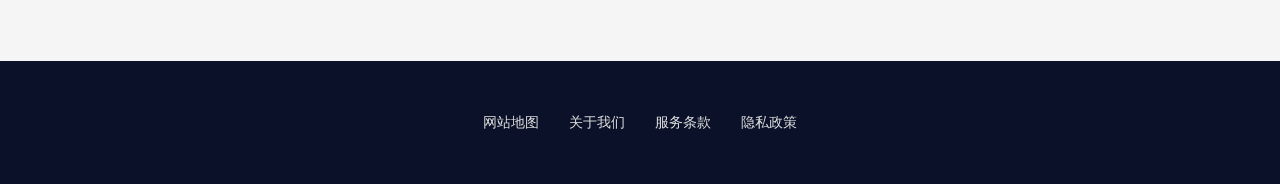
==== commit e20fa59c: "Restore detailed guides and clarify airport homepage introductions" ====
--- a/index.html
+++ b/index.html
@@ -1,19 +1,19 @@
 <!DOCTYPE html>
+
 <html lang="zh-CN">
 <head>
-    <meta charset="UTF-8">
-    <meta name="viewport" content="width=device-width, initial-scale=1.0">
-    
-    <link rel="stylesheet" href="style.css">
-    <title>山水云 - 办公与家庭网络的稳定之选 | 免费体验与布线设备指南</title>
-    <meta name="description" content="山水云提供稳定的网络加速服务与免费体验。站内有网线类别、交换机选择、设备防雷、光猫指示灯和信号强度等实用设备指南。">
-    <meta name="keywords" content="山水云, 机场推荐, 免费体验, 网线类别, 交换机, 光猫指示灯, 信号强度">
-    <meta property="og:title" content="山水云 - 办公与家庭网络的稳定之选 | 免费体验与布线设备指南">
-    <meta property="og:description" content="山水云提供稳定的网络加速服务与免费体验。站内有网线类别、交换机选择、设备防雷、光猫指示灯和信号强度等实用设备指南。">
-    <meta property="og:type" content="website">
-    <meta property="og:url" content="https://shanshuicloud.shop/">
-    <meta property="og:image" content="https://shanshuicloud.shop/og-image.jpg">
-    <script type="application/ld+json">
+<meta charset="utf-8"/>
+<meta content="width=device-width, initial-scale=1.0" name="viewport"/>
+<link href="style.css" rel="stylesheet"/>
+<title>山水云 - 办公与家庭网络的稳定之选 | 免费体验与布线设备指南</title>
+<meta content="从办公室到家中书桌，山水云机场节点订阅为不同上网场景提供方案选择。先梳理电脑、手机和影音设备的使用频率，再了解套餐容量与订阅周期。把预算花在真正需要的连接上，查看订阅计划，选出适合日常节奏的一档。" name="description"/>
+<meta content="山水云, 机场推荐, 免费体验, 网线类别, 交换机, 光猫指示灯, 信号强度" name="keywords"/>
+<meta content="山水云 - 办公与家庭网络的稳定之选 | 免费体验与布线设备指南" property="og:title"/>
+<meta content="从办公室到家中书桌，山水云机场节点订阅为不同上网场景提供方案选择。先梳理电脑、手机和影音设备的使用频率，再了解套餐容量与订阅周期。把预算花在真正需要的连接上，查看订阅计划，选出适合日常节奏的一档。" property="og:description"/>
+<meta content="website" property="og:type"/>
+<meta content="https://shanshuicloud.shop/" property="og:url"/>
+<meta content="https://shanshuicloud.shop/og-image.jpg" property="og:image"/>
+<script type="application/ld+json">
     {
       "@context": "https://schema.org/",
       "@type": "Product",
@@ -25,185 +25,177 @@
     </script>
 </head>
 <body>
-    <header class="shop-header">
-        <div class="page-container header-inner">
-            <a href="index.html" class="logo-container" style="text-decoration: none;">
-                <svg class="logo-svg" viewBox="0 0 100 100"><title>山水云</title>
-                    <defs>
-                        <linearGradient id="metal" x1="0%" y1="0%" x2="100%" y2="100%">
-                            <stop offset="0%" stop-color="#F3E5AB" />
-                            <stop offset="50%" stop-color="#D4AF37" />
-                            <stop offset="100%" stop-color="#8a7322" />
-                        </linearGradient>
-                    </defs>
-                    <path d="M50 15L15 80h70L50 15z" fill="url(#metal)"/>
-                    <path d="M25 80Q50 50 75 80" fill="none" stroke="#0A1128" stroke-width="6"/>
-                </svg>
-                <span class="logo-text">山水云</span>
-            </a>
-            <nav class="shop-menu">
-                <a href="#features">防护引擎</a>
-                <a href="#media-ai">流媒体与AI</a>
-                <a href="#pricing">订阅计划</a>
-                <a href="#faq">客户答疑</a>
-                <a href="#testimonials">用户信赖</a>
-                <a href="intelligence.html">商业智库</a>
-            </nav>
-            <a href="https://ww012.twilightaff.com/#/?code=A56DH1Af" rel="nofollow" target="_blank" class="btn-nav-shop">选购节点</a>
-        </div>
-    </header>
-
-    <main>
-        <section class="hero-product">
-            <div class="page-container">
-                <h1>先试用，再决定</h1>
-                <p>山水云提供免费体验。先在你的办公室或家里测一测，再选择合适的套餐。</p>
-                <div>
-                    <a href="https://ww012.twilightaff.com/#/?code=A56DH1Af" rel="nofollow" target="_blank" class="buy-btn">立即选购专属节点</a>
-                    <a href="#pricing" class="seo-btn">查看订阅计划</a>
-                </div>
-            </div>
-        </section>
-
-        <section id="features" class="page-container">
-            <h2 class="section-title">全天候连接强度</h2>
-            <div class="product-grid">
-                <article class="product-card">
-                    <svg class="product-icon" viewBox="0 0 24 24" fill="url(#metal)"><path d="M12 2L3 7v6c0 5.5 3.8 10.7 9 12 5.2-1.3 9-6.5 9-12V7l-9-5z"/></svg>
-                    <h3>坚不可摧的加密装甲</h3>
-                    <p>采用金融级 AES-256 位加密，将您的数据流包裹在绝对安全的护甲之中。</p>
-                </article>
-                <article class="product-card">
-                    <svg class="product-icon" viewBox="0 0 24 24" fill="none" stroke="url(#metal)" stroke-width="2"><circle cx="12" cy="12" r="10"/><path d="M12 6v6l4 2"/></svg>
-                    <h3>极速响应无滞后</h3>
-                    <p>骨干专线直连，摒弃公网拥堵，享受指尖上的瞬间响应体验。</p>
-                </article>
-                <article class="product-card">
-                    <svg class="product-icon" viewBox="0 0 24 24" fill="none" stroke="url(#metal)" stroke-width="2"><path d="M3 12h18M12 3v18M12 3c-4 0-7 4-7 9s3 9 7 9 7-4 7-9-3-9-7-9z"/></svg>
-                    <h3>全球资源瞬间触达</h3>
-                    <p>覆盖全球的高端机房节点，打破数字壁垒，世界尽在掌握。</p>
-                </article>
-            </div>
-        </section>
-
-        <section id="media-ai" class="page-container">
-            <h2 class="section-title">旗舰级流媒体与AI套件</h2>
-            <div class="product-grid">
-                <article class="product-card">
-                    <svg class="product-icon" viewBox="0 0 24 24" fill="none" stroke="url(#metal)" stroke-width="2"><rect x="2" y="3" width="20" height="14" rx="2"/><path d="M8 21h8M12 17v4"/></svg>
-                    <h3>真 4K 臻享画质</h3>
-                    <p>彻底告别画质降级。专为大流量媒体优化的通道，让 4K/8K 视频毫无缓冲。</p>
-                </article>
-                <article class="product-card">
-                    <svg class="product-icon" viewBox="0 0 24 24" fill="url(#metal)"><path d="M12 2a10 10 0 0 0-10 10 10 10 0 0 0 10 10 10 10 0 0 0 10-10A10 10 0 0 0 12 2zm-1 14H9V8h2v8zm4 0h-2V8h2v8z"/></svg>
-                    <h3>AI 生产力无缝对接</h3>
-                    <p>原生解锁 OpenAI 等全系 AI 平台，零阻碍调用，保障您的生产力不中断。</p>
-                </article>
-                <article class="product-card">
-                    <svg class="product-icon" viewBox="0 0 24 24" fill="none" stroke="url(#metal)" stroke-width="2"><rect x="5" y="2" width="14" height="20" rx="2"/></svg>
-                    <h3>全设备矩阵护航</h3>
-                    <p>一次购买，多端共享。完美适配所有智能设备，无缝切换您的使用场景。</p>
-                </article>
-            </div>
-        </section>
-
-        <section id="pricing" class="page-container">
-            <h2 class="section-title">尊享订阅计划</h2>
-            <div class="pricing-wrapper">
-                <div class="price-box">
-                    <div class="price-header">
-                        <h3>基础版 (Base)</h3>
-                        <div class="amount">¥15<small>/月</small></div>
-                    </div>
-                    <div class="price-body">
-                        <ul>
-                            <li>100GB 高速流量</li>
-                            <li>2 台设备并发使用</li>
-                            <li>标准级加密防护</li>
-                        </ul>
-                        <a href="https://ww012.twilightaff.com/#/?code=A56DH1Af" rel="nofollow" target="_blank" class="seo-btn" style="width:100%;text-align:center;display:block;">立即购买</a>
-                    </div>
-                </div>
-                <div class="price-box pro">
-                    <div class="price-header">
-                        <h3>旗舰版 (Pro)</h3>
-                        <div class="amount">¥35<small>/月</small></div>
-                    </div>
-                    <div class="price-body">
-                        <ul>
-                            <li>500GB 尊享极速流量</li>
-                            <li>5 台设备并发使用</li>
-                            <li>原生 AI & 流媒体解锁</li>
-                            <li>7x24 优先客服通道</li>
-                        </ul>
-                        <a href="https://ww012.twilightaff.com/#/?code=A56DH1Af" rel="nofollow" target="_blank" class="buy-btn" style="width:100%;text-align:center;display:block;">立即购买</a>
-                    </div>
-                </div>
-                <div class="price-box">
-                    <div class="price-header">
-                        <h3>企业版 (Max)</h3>
-                        <div class="amount">¥88<small>/月</small></div>
-                    </div>
-                    <div class="price-body">
-                        <ul>
-                            <li>无限量顶级带宽</li>
-                            <li>10 台设备并发使用</li>
-                            <li>企业级防 DDoS 攻击</li>
-                            <li>定制化路由方案</li>
-                        </ul>
-                        <a href="https://ww012.twilightaff.com/#/?code=A56DH1Af" rel="nofollow" target="_blank" class="seo-btn" style="width:100%;text-align:center;display:block;">立即购买</a>
-                    </div>
-                </div>
-            </div>
-        </section>
-
-        <section id="faq" class="page-container">
-            <h2 class="section-title">客户答疑</h2>
-            <div class="faq-container">
-                <div class="faq-row">
-                    <h4>购买后多长时间可以生效？</h4>
-                    <p>系统采用自动化发货机制，您的订单在支付成功后会瞬间生效，立即畅享极速网络。</p>
-                </div>
-                <div class="faq-row">
-                    <h4>支持在路由器上配置吗？</h4>
-                    <p>支持。我们提供详细的软路由配置指南，帮助您实现全屋无死角的设备覆盖。</p>
-                </div>
-                <div class="faq-row">
-                    <h4>如果流量不够用了怎么办？</h4>
-                    <p>您随时可以在后台一键补差价升级到更高阶的套餐，或者购买流量叠加包，灵活方便。</p>
-                </div>
-            </div>
-        </section>
-
-        <section id="testimonials" class="page-container">
-            <h2 class="section-title">用户信赖之选</h2>
-            <div class="testi-grid">
-                <div class="testi-box">
-                    <p>“这是我用过最省心的加速服务。金属般的品质名副其实，无论何时连接都极为稳定，没有掉过线。”</p>
-                    <span>— 外贸企业主</span>
-                </div>
-                <div class="testi-box">
-                    <p>“晚高峰看 4K 流媒体的体验简直无敌，就像在看本地硬盘里的视频一样。极度推荐旗舰版！”</p>
-                    <span>— 影音发烧友</span>
-                </div>
-                <div class="testi-box">
-                    <p>“我的 AI 自动化脚本需要全天候运行，山水云提供了完美的网络环境，从未让我失望。”</p>
-                    <span>— 程序员</span>
-                </div>
-            </div>
-        </section>
-    </main>
-
-    <footer class="site-footer">
-        <div class="page-container">
-            <div class="footer-links">
-                <a href="sitemap.html" target="_blank">网站地图</a>
-                <a href="about.html" target="_blank">关于我们</a>
-                <a href="terms.html" target="_blank">服务条款</a>
-                <a href="privacy.html" target="_blank">隐私政策</a>
-            </div>
-        </div>
-    </footer>
+<header class="shop-header">
+<div class="page-container header-inner">
+<a class="logo-container" href="index.html" style="text-decoration: none;">
+<svg class="logo-svg" viewbox="0 0 100 100"><title>山水云</title>
+<defs>
+<lineargradient id="metal" x1="0%" x2="100%" y1="0%" y2="100%">
+<stop offset="0%" stop-color="#F3E5AB"></stop>
+<stop offset="50%" stop-color="#D4AF37"></stop>
+<stop offset="100%" stop-color="#8a7322"></stop>
+</lineargradient>
+</defs>
+<path d="M50 15L15 80h70L50 15z" fill="url(#metal)"></path>
+<path d="M25 80Q50 50 75 80" fill="none" stroke="#0A1128" stroke-width="6"></path>
+</svg>
+<span class="logo-text">山水云</span>
+</a>
+<nav class="shop-menu">
+<a href="#features">防护引擎</a>
+<a href="#media-ai">流媒体与AI</a>
+<a href="#pricing">订阅计划</a>
+<a href="#faq">客户答疑</a>
+<a href="#testimonials">用户信赖</a>
+<a href="intelligence.html">商业智库</a>
+</nav>
+<a class="btn-nav-shop" href="https://ww012.twilightaff.com/#/?code=A56DH1Af" rel="nofollow" target="_blank">选购节点</a>
+</div>
+</header>
+<main>
+<section class="hero-product">
+<div class="page-container">
+<h1>先试用，再决定</h1>
+<p>从办公室到家中书桌，山水云机场节点订阅为不同上网场景提供方案选择。先梳理电脑、手机和影音设备的使用频率，再了解套餐容量与订阅周期。把预算花在真正需要的连接上，查看订阅计划，选出适合日常节奏的一档。</p>
+<div>
+<a class="buy-btn" href="https://ww012.twilightaff.com/#/?code=A56DH1Af" rel="nofollow" target="_blank">立即选购专属节点</a>
+<a class="seo-btn" href="#pricing">查看订阅计划</a>
+</div>
+</div>
+</section>
+<section class="page-container" id="features">
+<h2 class="section-title">全天候连接强度</h2>
+<div class="product-grid">
+<article class="product-card">
+<svg class="product-icon" fill="url(#metal)" viewbox="0 0 24 24"><path d="M12 2L3 7v6c0 5.5 3.8 10.7 9 12 5.2-1.3 9-6.5 9-12V7l-9-5z"></path></svg>
+<h3>坚不可摧的加密装甲</h3>
+<p>采用金融级 AES-256 位加密，将您的数据流包裹在绝对安全的护甲之中。</p>
+</article>
+<article class="product-card">
+<svg class="product-icon" fill="none" stroke="url(#metal)" stroke-width="2" viewbox="0 0 24 24"><circle cx="12" cy="12" r="10"></circle><path d="M12 6v6l4 2"></path></svg>
+<h3>极速响应无滞后</h3>
+<p>骨干专线直连，摒弃公网拥堵，享受指尖上的瞬间响应体验。</p>
+</article>
+<article class="product-card">
+<svg class="product-icon" fill="none" stroke="url(#metal)" stroke-width="2" viewbox="0 0 24 24"><path d="M3 12h18M12 3v18M12 3c-4 0-7 4-7 9s3 9 7 9 7-4 7-9-3-9-7-9z"></path></svg>
+<h3>全球资源瞬间触达</h3>
+<p>覆盖全球的高端机房节点，打破数字壁垒，世界尽在掌握。</p>
+</article>
+</div>
+</section>
+<section class="page-container" id="media-ai">
+<h2 class="section-title">旗舰级流媒体与AI套件</h2>
+<div class="product-grid">
+<article class="product-card">
+<svg class="product-icon" fill="none" stroke="url(#metal)" stroke-width="2" viewbox="0 0 24 24"><rect height="14" rx="2" width="20" x="2" y="3"></rect><path d="M8 21h8M12 17v4"></path></svg>
+<h3>真 4K 臻享画质</h3>
+<p>彻底告别画质降级。专为大流量媒体优化的通道，让 4K/8K 视频毫无缓冲。</p>
+</article>
+<article class="product-card">
+<svg class="product-icon" fill="url(#metal)" viewbox="0 0 24 24"><path d="M12 2a10 10 0 0 0-10 10 10 10 0 0 0 10 10 10 10 0 0 0 10-10A10 10 0 0 0 12 2zm-1 14H9V8h2v8zm4 0h-2V8h2v8z"></path></svg>
+<h3>AI 生产力无缝对接</h3>
+<p>原生解锁 OpenAI 等全系 AI 平台，零阻碍调用，保障您的生产力不中断。</p>
+</article>
+<article class="product-card">
+<svg class="product-icon" fill="none" stroke="url(#metal)" stroke-width="2" viewbox="0 0 24 24"><rect height="20" rx="2" width="14" x="5" y="2"></rect></svg>
+<h3>全设备矩阵护航</h3>
+<p>一次购买，多端共享。完美适配所有智能设备，无缝切换您的使用场景。</p>
+</article>
+</div>
+</section>
+<section class="page-container" id="pricing">
+<h2 class="section-title">尊享订阅计划</h2>
+<div class="pricing-wrapper">
+<div class="price-box">
+<div class="price-header">
+<h3>基础版 (Base)</h3>
+<div class="amount">¥15<small>/月</small></div>
+</div>
+<div class="price-body">
+<ul>
+<li>100GB 高速流量</li>
+<li>2 台设备并发使用</li>
+<li>标准级加密防护</li>
+</ul>
+<a class="seo-btn" href="https://ww012.twilightaff.com/#/?code=A56DH1Af" rel="nofollow" style="width:100%;text-align:center;display:block;" target="_blank">立即购买</a>
+</div>
+</div>
+<div class="price-box pro">
+<div class="price-header">
+<h3>旗舰版 (Pro)</h3>
+<div class="amount">¥35<small>/月</small></div>
+</div>
+<div class="price-body">
+<ul>
+<li>500GB 尊享极速流量</li>
+<li>5 台设备并发使用</li>
+<li>原生 AI &amp; 流媒体解锁</li>
+<li>7x24 优先客服通道</li>
+</ul>
+<a class="buy-btn" href="https://ww012.twilightaff.com/#/?code=A56DH1Af" rel="nofollow" style="width:100%;text-align:center;display:block;" target="_blank">立即购买</a>
+</div>
+</div>
+<div class="price-box">
+<div class="price-header">
+<h3>企业版 (Max)</h3>
+<div class="amount">¥88<small>/月</small></div>
+</div>
+<div class="price-body">
+<ul>
+<li>无限量顶级带宽</li>
+<li>10 台设备并发使用</li>
+<li>企业级防 DDoS 攻击</li>
+<li>定制化路由方案</li>
+</ul>
+<a class="seo-btn" href="https://ww012.twilightaff.com/#/?code=A56DH1Af" rel="nofollow" style="width:100%;text-align:center;display:block;" target="_blank">立即购买</a>
+</div>
+</div>
+</div>
+</section>
+<section class="page-container" id="faq">
+<h2 class="section-title">客户答疑</h2>
+<div class="faq-container">
+<div class="faq-row">
+<h4>购买后多长时间可以生效？</h4>
+<p>系统采用自动化发货机制，您的订单在支付成功后会瞬间生效，立即畅享极速网络。</p>
+</div>
+<div class="faq-row">
+<h4>支持在路由器上配置吗？</h4>
+<p>支持。我们提供详细的软路由配置指南，帮助您实现全屋无死角的设备覆盖。</p>
+</div>
+<div class="faq-row">
+<h4>如果流量不够用了怎么办？</h4>
+<p>您随时可以在后台一键补差价升级到更高阶的套餐，或者购买流量叠加包，灵活方便。</p>
+</div>
+</div>
+</section>
+<section class="page-container" id="testimonials">
+<h2 class="section-title">用户信赖之选</h2>
+<div class="testi-grid">
+<div class="testi-box">
+<p>“这是我用过最省心的加速服务。金属般的品质名副其实，无论何时连接都极为稳定，没有掉过线。”</p>
+<span>— 外贸企业主</span>
+</div>
+<div class="testi-box">
+<p>“晚高峰看 4K 流媒体的体验简直无敌，就像在看本地硬盘里的视频一样。极度推荐旗舰版！”</p>
+<span>— 影音发烧友</span>
+</div>
+<div class="testi-box">
+<p>“我的 AI 自动化脚本需要全天候运行，山水云提供了完美的网络环境，从未让我失望。”</p>
+<span>— 程序员</span>
+</div>
+</div>
+</section>
+</main>
+<footer class="site-footer">
+<div class="page-container">
+<div class="footer-links">
+<a href="sitemap.html" target="_blank">网站地图</a>
+<a href="about.html" target="_blank">关于我们</a>
+<a href="terms.html" target="_blank">服务条款</a>
+<a href="privacy.html" target="_blank">隐私政策</a>
+</div>
+</div>
+</footer>
 </body>
 </html>
-
